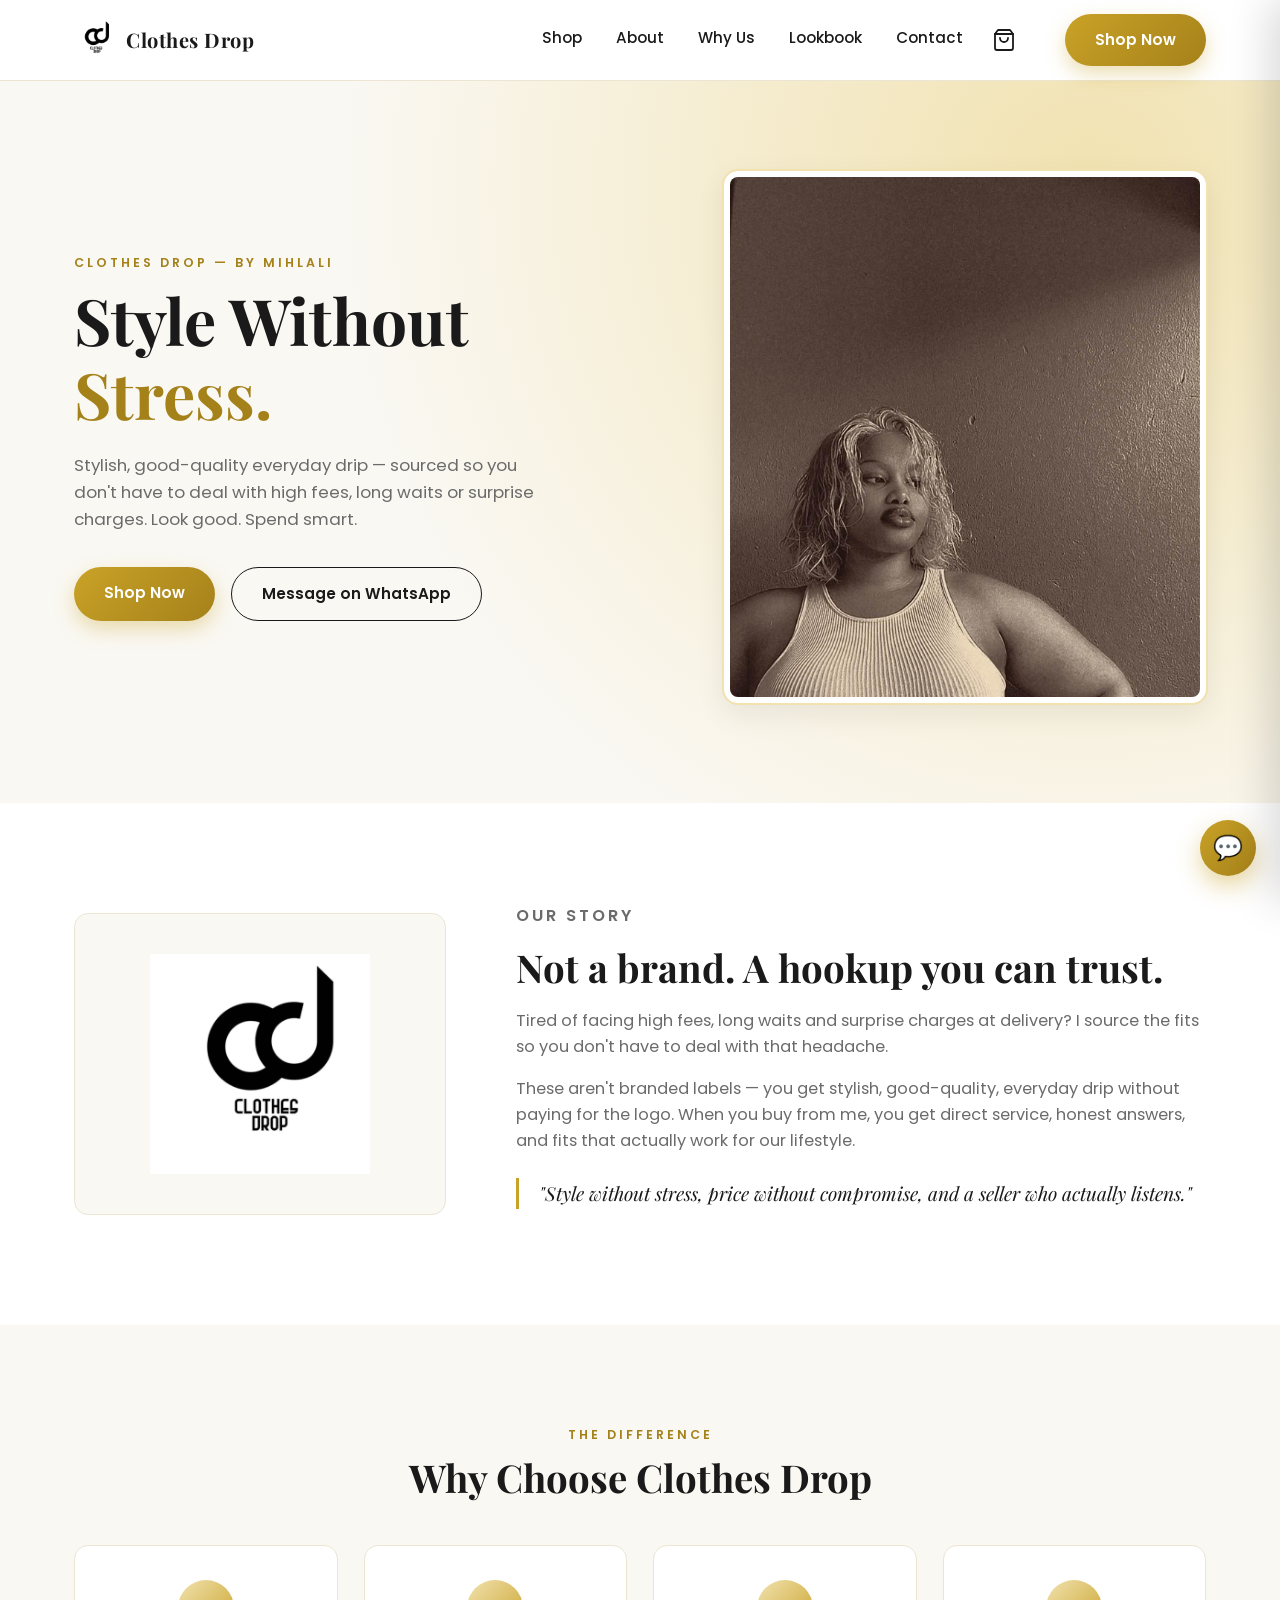
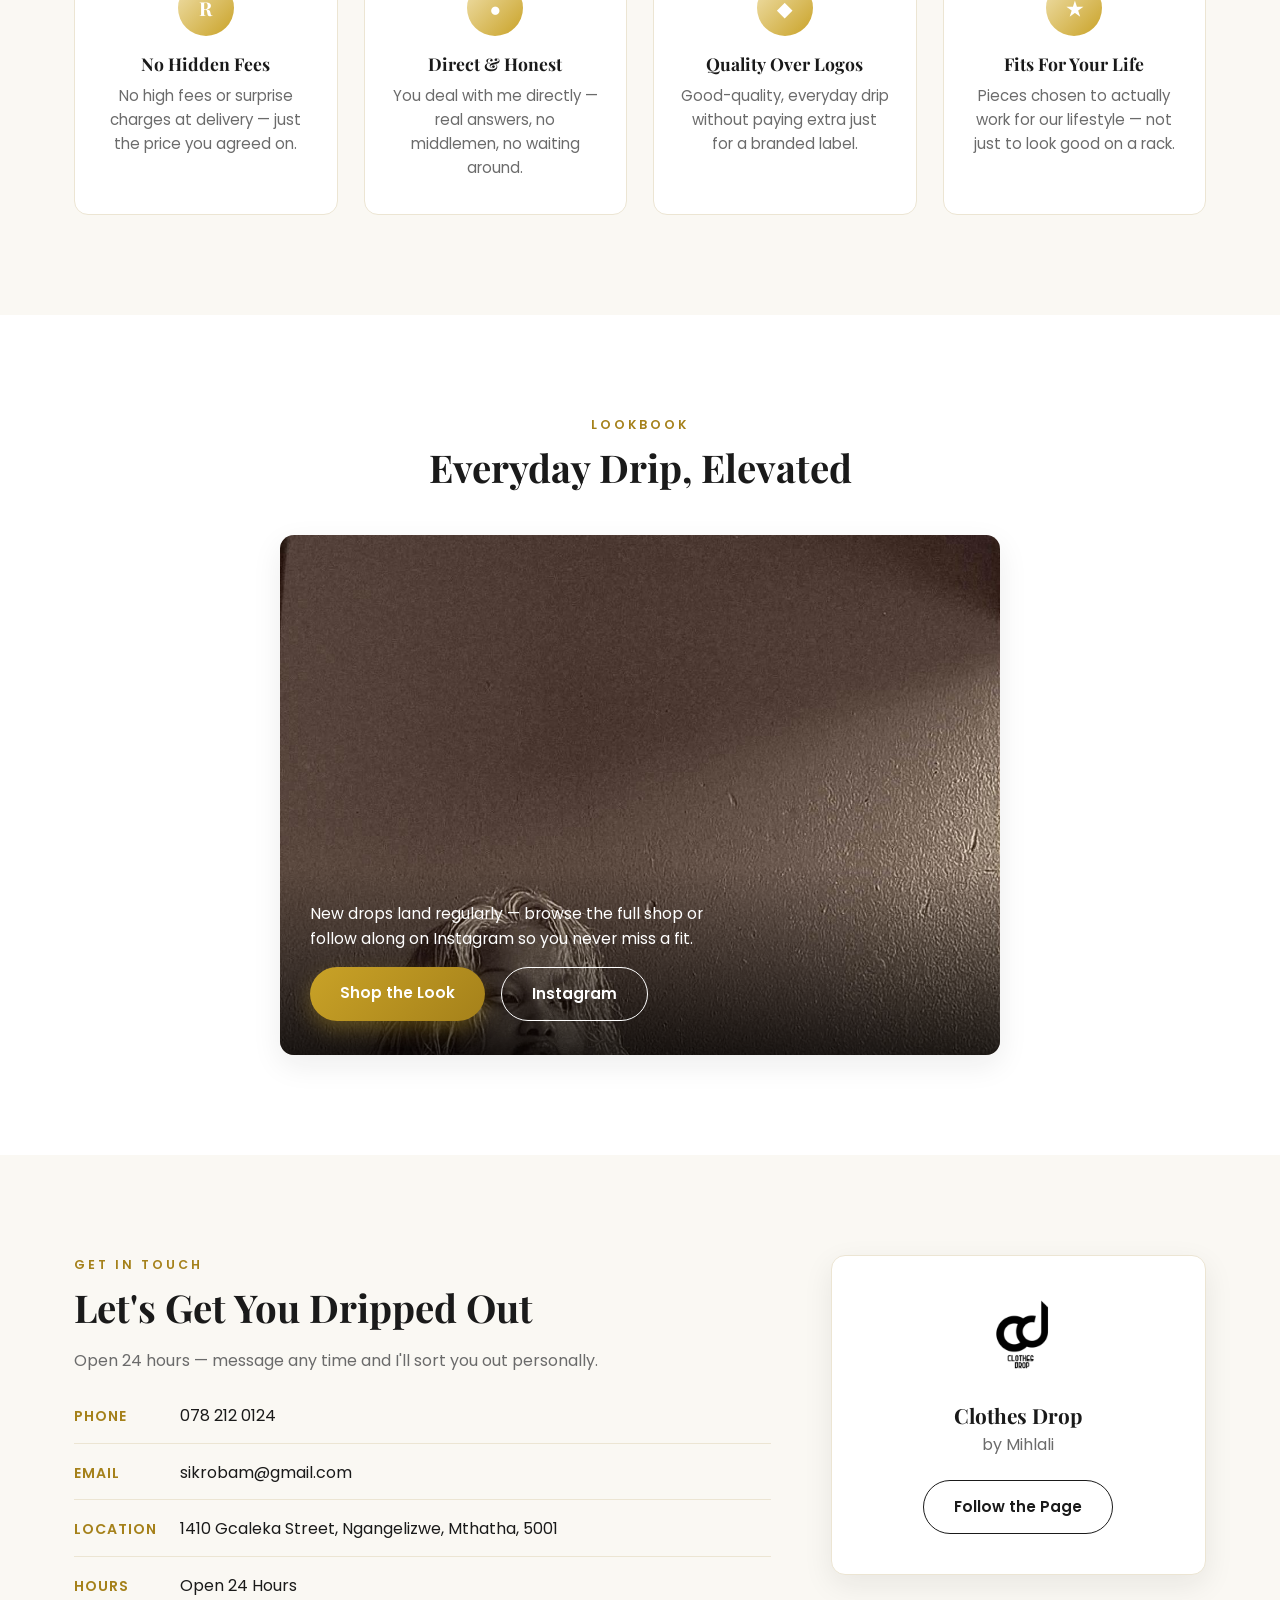
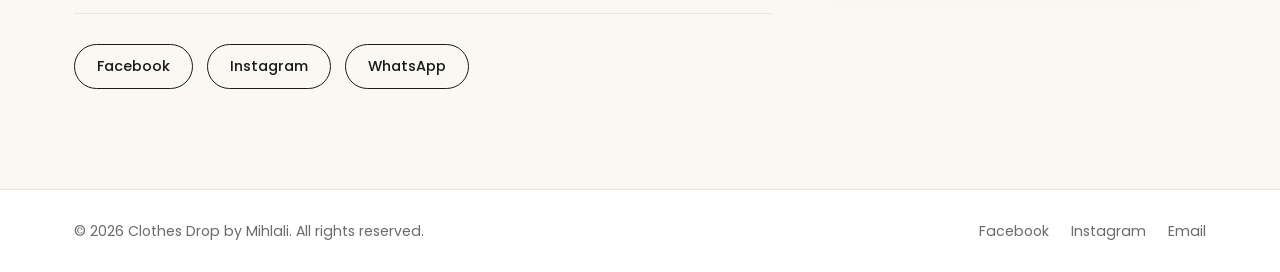
==== index.html @ 3ab72789 "Add Clothes Drop ecommerce site Gold/white themed storefront with a 32-item placeholder catalog, pro" ====
<!DOCTYPE html>
<html lang="en">
<head>
  <meta charset="UTF-8" />
  <meta name="viewport" content="width=device-width, initial-scale=1.0" />
  <title>Clothes Drop | Style Without Stress</title>
  <meta name="description" content="Clothes Drop by Mihlali — stylish, good-quality everyday drip sourced for you. No high fees, no long waits, just honest service in Mthatha." />
  <link rel="icon" href="images/logo.jpg" type="image/jpeg" />
  <link rel="preconnect" href="https://fonts.googleapis.com" />
  <link rel="preconnect" href="https://fonts.gstatic.com" crossorigin />
  <link href="https://fonts.googleapis.com/css2?family=Playfair+Display:wght@600;700;800&family=Poppins:wght@300;400;500;600&display=swap" rel="stylesheet" />
  <link rel="stylesheet" href="css/style.css" />
  <link rel="stylesheet" href="css/cart.css" />
</head>
<body>

  <!-- Header -->
  <header class="site-header" id="site-header">
    <div class="container header-inner">
      <a href="#home" class="brand">
        <img src="images/logo.jpg" alt="Clothes Drop logo" class="brand-logo" />
        <span class="brand-name">Clothes Drop</span>
      </a>

      <nav class="main-nav" id="main-nav">
        <a href="shop.html">Shop</a>
        <a href="#about">About</a>
        <a href="#why-us">Why Us</a>
        <a href="#lookbook">Lookbook</a>
        <a href="#contact">Contact</a>
      </nav>

      <button class="cart-icon-btn" id="cart-icon-btn" aria-label="Open cart">
        <svg viewBox="0 0 24 24" fill="none" stroke="currentColor" stroke-width="1.8" stroke-linecap="round" stroke-linejoin="round">
          <path d="M6 2 3 6v14a2 2 0 0 0 2 2h14a2 2 0 0 0 2-2V6l-3-4Z" />
          <path d="M3 6h18" />
          <path d="M16 10a4 4 0 0 1-8 0" />
        </svg>
        <span class="cart-badge" id="cart-count">0</span>
      </button>

      <a href="shop.html" class="btn btn-gold header-cta">Shop Now</a>

      <button class="nav-toggle" id="nav-toggle" aria-label="Toggle navigation" aria-expanded="false">
        <span></span><span></span><span></span>
      </button>
    </div>
  </header>

  <!-- Hero -->
  <section class="hero" id="home">
    <div class="container hero-inner">
      <div class="hero-text" data-reveal>
        <p class="eyebrow">Clothes Drop &mdash; by Mihlali</p>
        <h1>Style Without <span class="gold-text">Stress.</span></h1>
        <p class="hero-sub">
          Stylish, good-quality everyday drip &mdash; sourced so you don't have to deal
          with high fees, long waits or surprise charges. Look good. Spend smart.
        </p>
        <div class="hero-actions">
          <a href="shop.html" class="btn btn-gold">Shop Now</a>
          <a href="https://wa.me/27782120124" target="_blank" rel="noopener" class="btn btn-outline">Message on WhatsApp</a>
        </div>
      </div>
      <div class="hero-media" data-reveal>
        <div class="hero-frame">
          <img src="images/hero.jpg" alt="Clothes Drop style" />
        </div>
      </div>
    </div>
  </section>

  <!-- About -->
  <section class="about" id="about">
    <div class="container about-inner">
      <div class="about-media" data-reveal>
        <img src="images/logo.jpg" alt="Clothes Drop logo" class="about-logo" />
      </div>
      <div class="about-text" data-reveal>
        <p class="eyebrow">Our Story</p>
        <h2>Not a brand. A hookup you can trust.</h2>
        <p>
          Tired of facing high fees, long waits and surprise charges at delivery?
          I source the fits so you don't have to deal with that headache.
        </p>
        <p>
          These aren't branded labels &mdash; you get stylish, good-quality, everyday
          drip without paying for the logo. When you buy from me, you get direct
          service, honest answers, and fits that actually work for our lifestyle.
        </p>
        <p class="quote">
          "Style without stress, price without compromise, and a seller who actually listens."
        </p>
      </div>
    </div>
  </section>

  <!-- Why Us -->
  <section class="why-us" id="why-us">
    <div class="container">
      <p class="eyebrow center">The Difference</p>
      <h2 class="center">Why Choose Clothes Drop</h2>

      <div class="features">
        <div class="feature-card" data-reveal>
          <div class="feature-icon">R</div>
          <h3>No Hidden Fees</h3>
          <p>No high fees or surprise charges at delivery &mdash; just the price you agreed on.</p>
        </div>
        <div class="feature-card" data-reveal>
          <div class="feature-icon">&#9679;</div>
          <h3>Direct &amp; Honest</h3>
          <p>You deal with me directly &mdash; real answers, no middlemen, no waiting around.</p>
        </div>
        <div class="feature-card" data-reveal>
          <div class="feature-icon">&#9670;</div>
          <h3>Quality Over Logos</h3>
          <p>Good-quality, everyday drip without paying extra just for a branded label.</p>
        </div>
        <div class="feature-card" data-reveal>
          <div class="feature-icon">&#9733;</div>
          <h3>Fits For Your Life</h3>
          <p>Pieces chosen to actually work for our lifestyle &mdash; not just to look good on a rack.</p>
        </div>
      </div>
    </div>
  </section>

  <!-- Lookbook -->
  <section class="lookbook" id="lookbook">
    <div class="container">
      <p class="eyebrow center">Lookbook</p>
      <h2 class="center">Everyday Drip, Elevated</h2>
      <div class="lookbook-showcase" data-reveal>
        <img src="images/hero.jpg" alt="Clothes Drop lookbook feature" />
        <div class="lookbook-caption">
          <p>New drops land regularly &mdash; browse the full shop or follow along on Instagram so you never miss a fit.</p>
          <div class="hero-actions">
            <a href="shop.html" class="btn btn-gold">Shop the Look</a>
            <a href="https://www.instagram.com/mihlali.sikroba" target="_blank" rel="noopener" class="btn btn-outline-light">Instagram</a>
          </div>
        </div>
      </div>
    </div>
  </section>

  <!-- Contact -->
  <section class="contact" id="contact">
    <div class="container contact-inner">
      <div class="contact-info" data-reveal>
        <p class="eyebrow">Get In Touch</p>
        <h2>Let's Get You Dripped Out</h2>
        <p class="contact-lead">Open 24 hours &mdash; message any time and I'll sort you out personally.</p>

        <ul class="contact-list">
          <li>
            <span class="contact-label">Phone</span>
            <a href="tel:+27782120124">078 212 0124</a>
          </li>
          <li>
            <span class="contact-label">Email</span>
            <a href="mailto:sikrobam@gmail.com">sikrobam@gmail.com</a>
          </li>
          <li>
            <span class="contact-label">Location</span>
            <a href="https://www.google.com/maps/search/?api=1&query=1410+Gcaleka+Street+Ngangelizwe+Mthatha+South+Africa+5001" target="_blank" rel="noopener">
              1410 Gcaleka Street, Ngangelizwe, Mthatha, 5001
            </a>
          </li>
          <li>
            <span class="contact-label">Hours</span>
            <span>Open 24 Hours</span>
          </li>
        </ul>

        <div class="social-row">
          <a href="https://www.facebook.com/share/18o5NTKCzX" target="_blank" rel="noopener" class="social-btn">Facebook</a>
          <a href="https://www.instagram.com/mihlali.sikroba" target="_blank" rel="noopener" class="social-btn">Instagram</a>
          <a href="https://wa.me/27782120124" target="_blank" rel="noopener" class="social-btn">WhatsApp</a>
        </div>
      </div>

      <div class="contact-card" data-reveal>
        <img src="images/logo.jpg" alt="Clothes Drop logo" />
        <h3>Clothes Drop</h3>
        <p>by Mihlali</p>
        <a href="https://www.facebook.com/share/18o5NTKCzX" target="_blank" rel="noopener" class="btn btn-outline">Follow the Page</a>
      </div>
    </div>
  </section>

  <!-- Footer -->
  <footer class="site-footer">
    <div class="container footer-inner">
      <p>&copy; <span id="year"></span> Clothes Drop by Mihlali. All rights reserved.</p>
      <div class="footer-links">
        <a href="https://www.facebook.com/share/18o5NTKCzX" target="_blank" rel="noopener">Facebook</a>
        <a href="https://www.instagram.com/mihlali.sikroba" target="_blank" rel="noopener">Instagram</a>
        <a href="mailto:sikrobam@gmail.com">Email</a>
      </div>
    </div>
  </footer>

  <a href="https://wa.me/27782120124" target="_blank" rel="noopener" class="whatsapp-fab" aria-label="Chat on WhatsApp">&#128172;</a>

  <!-- Cart drawer -->
  <div class="cart-overlay" id="cart-overlay"></div>
  <aside class="cart-drawer" id="cart-drawer">
    <div class="cart-drawer-header">
      <h3>Your Cart</h3>
      <button id="cart-drawer-close" aria-label="Close cart">&times;</button>
    </div>
    <div class="cart-drawer-items" id="cart-drawer-items"></div>
    <div class="cart-drawer-footer">
      <div class="cart-drawer-subtotal">
        <span>Subtotal</span>
        <span id="cart-drawer-subtotal">R0</span>
      </div>
      <a href="cart.html" class="btn btn-gold cart-drawer-checkout">View Cart &amp; Checkout</a>
    </div>
  </aside>

  <div class="toast" id="toast"></div>

  <script src="js/products.js"></script>
  <script src="js/cart.js"></script>
  <script src="js/script.js"></script>
</body>
</html>
---- css/style.css ----
/* ===== Variables ===== */
:root {
  --gold: #c9a227;
  --gold-dark: #a5811a;
  --gold-light: #f1e2b0;
  --white: #ffffff;
  --off-white: #faf8f3;
  --black: #1a1a1a;
  --gray: #6b6b6b;
  --border: #ece5d3;

  --font-heading: 'Playfair Display', serif;
  --font-body: 'Poppins', sans-serif;

  --max-width: 1180px;
  --radius: 14px;
  --shadow: 0 10px 30px rgba(26, 26, 26, 0.08);
}

/* ===== Reset ===== */
* { box-sizing: border-box; margin: 0; padding: 0; }

html { scroll-behavior: smooth; }

body {
  font-family: var(--font-body);
  color: var(--black);
  background: var(--white);
  line-height: 1.6;
  -webkit-font-smoothing: antialiased;
}

img { max-width: 100%; display: block; }

a { text-decoration: none; color: inherit; }

ul { list-style: none; }

.container {
  max-width: var(--max-width);
  margin: 0 auto;
  padding: 0 24px;
}

h1, h2, h3 {
  font-family: var(--font-heading);
  font-weight: 700;
  line-height: 1.15;
}

.eyebrow {
  text-transform: uppercase;
  letter-spacing: 3px;
  font-size: 0.78rem;
  font-weight: 600;
  color: var(--gold-dark);
  margin-bottom: 10px;
}

.eyebrow.center { text-align: center; }

.center { text-align: center; }

section h2 {
  font-size: clamp(1.8rem, 3vw, 2.6rem);
  margin-bottom: 18px;
}

section > .container > h2.center {
  margin-bottom: 46px;
}

/* ===== Buttons ===== */
.btn {
  display: inline-block;
  padding: 14px 30px;
  border-radius: 999px;
  font-weight: 600;
  font-size: 0.95rem;
  transition: transform 0.25s ease, box-shadow 0.25s ease, background 0.25s ease;
  white-space: nowrap;
}

.btn-gold {
  background: linear-gradient(135deg, var(--gold), var(--gold-dark));
  color: var(--white);
  box-shadow: 0 8px 20px rgba(201, 162, 39, 0.35);
}

.btn-gold:hover { transform: translateY(-3px); box-shadow: 0 12px 26px rgba(201, 162, 39, 0.45); }

.btn-outline {
  background: transparent;
  color: var(--black);
  border: 1.5px solid var(--black);
}

.btn-outline:hover { background: var(--black); color: var(--white); transform: translateY(-3px); }

.btn-outline-light {
  background: transparent;
  color: var(--white);
  border: 1.5px solid var(--white);
}

.btn-outline-light:hover { background: var(--white); color: var(--black); transform: translateY(-3px); }

/* ===== Header ===== */
.site-header {
  position: sticky;
  top: 0;
  z-index: 100;
  background: rgba(255, 255, 255, 0.9);
  backdrop-filter: blur(10px);
  border-bottom: 1px solid var(--border);
  transition: box-shadow 0.3s ease;
}

.site-header.scrolled { box-shadow: 0 6px 20px rgba(0,0,0,0.06); }

.header-inner {
  display: flex;
  align-items: center;
  justify-content: space-between;
  padding-top: 14px;
  padding-bottom: 14px;
  gap: 20px;
}

.brand {
  display: flex;
  align-items: center;
  gap: 10px;
  flex-shrink: 0;
}

.brand-logo {
  width: 42px;
  height: 42px;
  object-fit: contain;
}

.brand-name {
  font-family: var(--font-heading);
  font-weight: 700;
  font-size: 1.25rem;
  letter-spacing: 0.5px;
}

.main-nav {
  display: flex;
  gap: 34px;
  margin-left: auto;
}

.main-nav a {
  font-size: 0.95rem;
  font-weight: 500;
  position: relative;
  padding-bottom: 4px;
}

.main-nav a::after {
  content: "";
  position: absolute;
  left: 0;
  bottom: 0;
  height: 2px;
  width: 0;
  background: var(--gold);
  transition: width 0.25s ease;
}

.main-nav a:hover::after { width: 100%; }

.header-cta { margin-left: 20px; }

.nav-toggle {
  display: none;
  flex-direction: column;
  justify-content: center;
  gap: 5px;
  width: 34px;
  height: 34px;
  background: none;
  border: none;
  cursor: pointer;
}

.nav-toggle span {
  display: block;
  height: 2px;
  background: var(--black);
  border-radius: 2px;
  transition: transform 0.3s ease, opacity 0.3s ease;
}

/* ===== Hero ===== */
.hero {
  padding: 90px 0 100px;
  background:
    radial-gradient(circle at 85% 15%, var(--gold-light) 0%, rgba(241,226,176,0) 60%),
    var(--off-white);
  overflow: hidden;
}

.hero-inner {
  display: grid;
  grid-template-columns: 1.1fr 0.9fr;
  gap: 60px;
  align-items: center;
}

.hero h1 {
  font-size: clamp(2.6rem, 5vw, 4rem);
  margin-bottom: 22px;
}

.gold-text { color: var(--gold-dark); }

.hero-sub {
  font-size: 1.05rem;
  color: var(--gray);
  max-width: 480px;
  margin-bottom: 34px;
}

.hero-actions {
  display: flex;
  flex-wrap: wrap;
  gap: 16px;
}

.hero-frame {
  position: relative;
  border-radius: var(--radius);
  overflow: hidden;
  box-shadow: var(--shadow);
  border: 6px solid var(--white);
  outline: 2px solid var(--gold-light);
}

.hero-frame img {
  width: 100%;
  height: 520px;
  object-fit: cover;
  object-position: top center;
}

/* ===== About ===== */
.about { padding: 100px 0; }

.about-inner {
  display: grid;
  grid-template-columns: 0.7fr 1.3fr;
  gap: 70px;
  align-items: center;
}

.about-media {
  background: var(--off-white);
  border: 1px solid var(--border);
  border-radius: var(--radius);
  padding: 40px;
  display: flex;
  align-items: center;
  justify-content: center;
}

.about-logo { max-width: 220px; }

.about-text p { color: var(--gray); margin-bottom: 16px; font-size: 1.02rem; }

.about-text .quote {
  color: var(--black);
  font-family: var(--font-heading);
  font-style: italic;
  font-size: 1.2rem;
  border-left: 3px solid var(--gold);
  padding-left: 20px;
  margin-top: 24px;
}

/* ===== Why Us ===== */
.why-us {
  padding: 100px 0;
  background: var(--off-white);
}

.features {
  display: grid;
  grid-template-columns: repeat(4, 1fr);
  gap: 26px;
}

.feature-card {
  background: var(--white);
  border: 1px solid var(--border);
  border-radius: var(--radius);
  padding: 34px 26px;
  text-align: center;
  transition: transform 0.3s ease, box-shadow 0.3s ease;
}

.feature-card:hover {
  transform: translateY(-6px);
  box-shadow: var(--shadow);
  border-color: var(--gold-light);
}

.feature-icon {
  width: 56px;
  height: 56px;
  margin: 0 auto 18px;
  border-radius: 50%;
  background: linear-gradient(135deg, var(--gold-light), var(--gold));
  color: var(--white);
  display: flex;
  align-items: center;
  justify-content: center;
  font-family: var(--font-heading);
  font-weight: 700;
  font-size: 1.2rem;
}

.feature-card h3 { font-size: 1.1rem; margin-bottom: 10px; }

.feature-card p { color: var(--gray); font-size: 0.94rem; }

/* ===== Lookbook ===== */
.lookbook { padding: 100px 0; }

.lookbook-showcase {
  position: relative;
  border-radius: var(--radius);
  overflow: hidden;
  box-shadow: var(--shadow);
  max-width: 720px;
  margin: 0 auto;
}

.lookbook-showcase img {
  width: 100%;
  height: 520px;
  object-fit: cover;
  object-position: top center;
}

.lookbook-caption {
  position: absolute;
  left: 0;
  right: 0;
  bottom: 0;
  padding: 34px 30px;
  background: linear-gradient(to top, rgba(0,0,0,0.75), rgba(0,0,0,0));
  color: var(--white);
  display: flex;
  flex-direction: column;
  align-items: flex-start;
  gap: 16px;
}

.lookbook-caption p { max-width: 420px; font-size: 0.98rem; }

/* ===== Contact ===== */
.contact {
  padding: 100px 0;
  background: var(--off-white);
}

.contact-inner {
  display: grid;
  grid-template-columns: 1.3fr 0.7fr;
  gap: 60px;
  align-items: start;
}

.contact-lead { color: var(--gray); margin-bottom: 30px; }

.contact-list {
  display: flex;
  flex-direction: column;
  gap: 16px;
  margin-bottom: 30px;
}

.contact-list li {
  display: flex;
  gap: 16px;
  align-items: baseline;
  padding-bottom: 14px;
  border-bottom: 1px solid var(--border);
}

.contact-label {
  font-weight: 600;
  min-width: 90px;
  color: var(--gold-dark);
  font-size: 0.88rem;
  text-transform: uppercase;
  letter-spacing: 1px;
}

.contact-list a:hover { color: var(--gold-dark); }

.social-row { display: flex; flex-wrap: wrap; gap: 14px; }

.social-btn {
  border: 1.5px solid var(--black);
  padding: 10px 22px;
  border-radius: 999px;
  font-size: 0.9rem;
  font-weight: 500;
  transition: all 0.25s ease;
}

.social-btn:hover {
  background: var(--gold);
  border-color: var(--gold);
  color: var(--white);
}

.contact-card {
  background: var(--white);
  border: 1px solid var(--border);
  border-radius: var(--radius);
  padding: 40px 30px;
  text-align: center;
  box-shadow: var(--shadow);
}

.contact-card img { width: 90px; margin: 0 auto 18px; }

.contact-card h3 { font-size: 1.3rem; margin-bottom: 4px; }

.contact-card p { color: var(--gray); margin-bottom: 22px; }

/* ===== Footer ===== */
.site-footer {
  padding: 30px 0;
  border-top: 1px solid var(--border);
}

.footer-inner {
  display: flex;
  flex-wrap: wrap;
  justify-content: space-between;
  gap: 14px;
  font-size: 0.88rem;
  color: var(--gray);
}

.footer-links { display: flex; gap: 22px; }

.footer-links a:hover { color: var(--gold-dark); }

/* ===== WhatsApp FAB ===== */
.whatsapp-fab {
  position: fixed;
  right: 24px;
  bottom: 24px;
  width: 56px;
  height: 56px;
  border-radius: 50%;
  background: linear-gradient(135deg, var(--gold), var(--gold-dark));
  color: var(--white);
  display: flex;
  align-items: center;
  justify-content: center;
  font-size: 1.5rem;
  box-shadow: 0 10px 24px rgba(201, 162, 39, 0.45);
  z-index: 90;
  transition: transform 0.25s ease;
}

.whatsapp-fab:hover { transform: scale(1.08); }

/* ===== Reveal animation ===== */
[data-reveal] {
  opacity: 0;
  transform: translateY(24px);
  transition: opacity 0.7s ease, transform 0.7s ease;
}

[data-reveal].is-visible {
  opacity: 1;
  transform: translateY(0);
}

/* ===== Responsive ===== */
@media (max-width: 900px) {
  .hero-inner, .about-inner, .contact-inner { grid-template-columns: 1fr; }
  .about-media { order: -1; padding: 26px; }
  .features { grid-template-columns: repeat(2, 1fr); }
  .hero-frame img { height: 380px; }
}

@media (max-width: 760px) {
  .main-nav {
    position: absolute;
    top: 100%;
    left: 0;
    right: 0;
    background: var(--white);
    border-bottom: 1px solid var(--border);
    flex-direction: column;
    gap: 0;
    max-height: 0;
    overflow: hidden;
    transition: max-height 0.35s ease;
  }

  .main-nav.open { max-height: 320px; }

  .main-nav a {
    padding: 16px 24px;
    border-bottom: 1px solid var(--border);
  }

  .header-cta { display: none; }

  .nav-toggle { display: flex; }

  .nav-toggle.open span:nth-child(1) { transform: translateY(7px) rotate(45deg); }
  .nav-toggle.open span:nth-child(2) { opacity: 0; }
  .nav-toggle.open span:nth-child(3) { transform: translateY(-7px) rotate(-45deg); }
}

@media (max-width: 560px) {
  .features { grid-template-columns: 1fr; }
  .lookbook-showcase img { height: 380px; }
  .contact-list li { flex-direction: column; gap: 4px; }
}
---- css/cart.css ----
/* ===== Cart icon, drawer, toast — shared across every page ===== */

.cart-icon-btn {
  position: relative;
  display: flex;
  align-items: center;
  justify-content: center;
  width: 42px;
  height: 42px;
  border: none;
  background: transparent;
  cursor: pointer;
  color: var(--black);
  flex-shrink: 0;
}

.cart-icon-btn svg { width: 24px; height: 24px; }

.cart-badge {
  position: absolute;
  top: 0;
  right: 0;
  min-width: 18px;
  height: 18px;
  padding: 0 4px;
  border-radius: 999px;
  background: var(--gold);
  color: var(--white);
  font-size: 0.68rem;
  font-weight: 700;
  display: none;
  align-items: center;
  justify-content: center;
  line-height: 1;
}

.cart-badge-visible { display: flex; }

body.no-scroll { overflow: hidden; }

.cart-overlay {
  position: fixed;
  inset: 0;
  background: rgba(26, 26, 26, 0.45);
  opacity: 0;
  pointer-events: none;
  transition: opacity 0.3s ease;
  z-index: 150;
}

.cart-overlay.open { opacity: 1; pointer-events: auto; }

.cart-drawer {
  position: fixed;
  top: 0;
  right: 0;
  bottom: 0;
  width: min(400px, 100%);
  background: var(--white);
  box-shadow: -10px 0 40px rgba(0,0,0,0.15);
  z-index: 160;
  transform: translateX(100%);
  transition: transform 0.35s ease;
  display: flex;
  flex-direction: column;
}

.cart-drawer.open { transform: translateX(0); }

.cart-drawer-header {
  display: flex;
  align-items: center;
  justify-content: space-between;
  padding: 22px 24px;
  border-bottom: 1px solid var(--border);
}

.cart-drawer-header h3 { font-size: 1.2rem; }

#cart-drawer-close {
  background: none;
  border: none;
  font-size: 1.6rem;
  line-height: 1;
  cursor: pointer;
  color: var(--gray);
}

.cart-drawer-items {
  flex: 1;
  overflow-y: auto;
  padding: 10px 24px;
}

.cart-empty-msg {
  color: var(--gray);
  text-align: center;
  padding: 60px 0;
}

.cart-drawer-row {
  display: grid;
  grid-template-columns: 56px 1fr 24px;
  gap: 14px;
  align-items: center;
  padding: 16px 0;
  border-bottom: 1px solid var(--border);
}

.cart-drawer-row-media {
  width: 56px;
  height: 56px;
  border-radius: 10px;
  display: flex;
  align-items: center;
  justify-content: center;
  font-size: 1.4rem;
}

.cart-drawer-row-info { display: flex; flex-direction: column; gap: 2px; min-width: 0; }

.cart-drawer-row-name {
  font-weight: 600;
  font-size: 0.92rem;
  white-space: nowrap;
  overflow: hidden;
  text-overflow: ellipsis;
}

.cart-drawer-row-meta { font-size: 0.8rem; color: var(--gray); }

.cart-drawer-row-price { font-size: 0.85rem; color: var(--gold-dark); font-weight: 600; }

.cart-drawer-row-remove {
  background: none;
  border: none;
  font-size: 1.3rem;
  color: var(--gray);
  cursor: pointer;
}

.cart-drawer-row-remove:hover { color: #c0392b; }

.cart-drawer-footer {
  padding: 20px 24px 26px;
  border-top: 1px solid var(--border);
}

.cart-drawer-subtotal {
  display: flex;
  justify-content: space-between;
  font-weight: 600;
  margin-bottom: 16px;
  font-size: 1.05rem;
}

.cart-drawer-checkout { display: block; text-align: center; width: 100%; }

/* Toast */
.toast {
  position: fixed;
  left: 50%;
  bottom: 30px;
  transform: translate(-50%, 20px);
  background: var(--black);
  color: var(--white);
  padding: 14px 26px;
  border-radius: 999px;
  font-size: 0.9rem;
  font-weight: 500;
  opacity: 0;
  pointer-events: none;
  transition: opacity 0.3s ease, transform 0.3s ease;
  z-index: 200;
  box-shadow: 0 10px 30px rgba(0,0,0,0.25);
}

.toast.show {
  opacity: 1;
  transform: translate(-50%, 0);
}
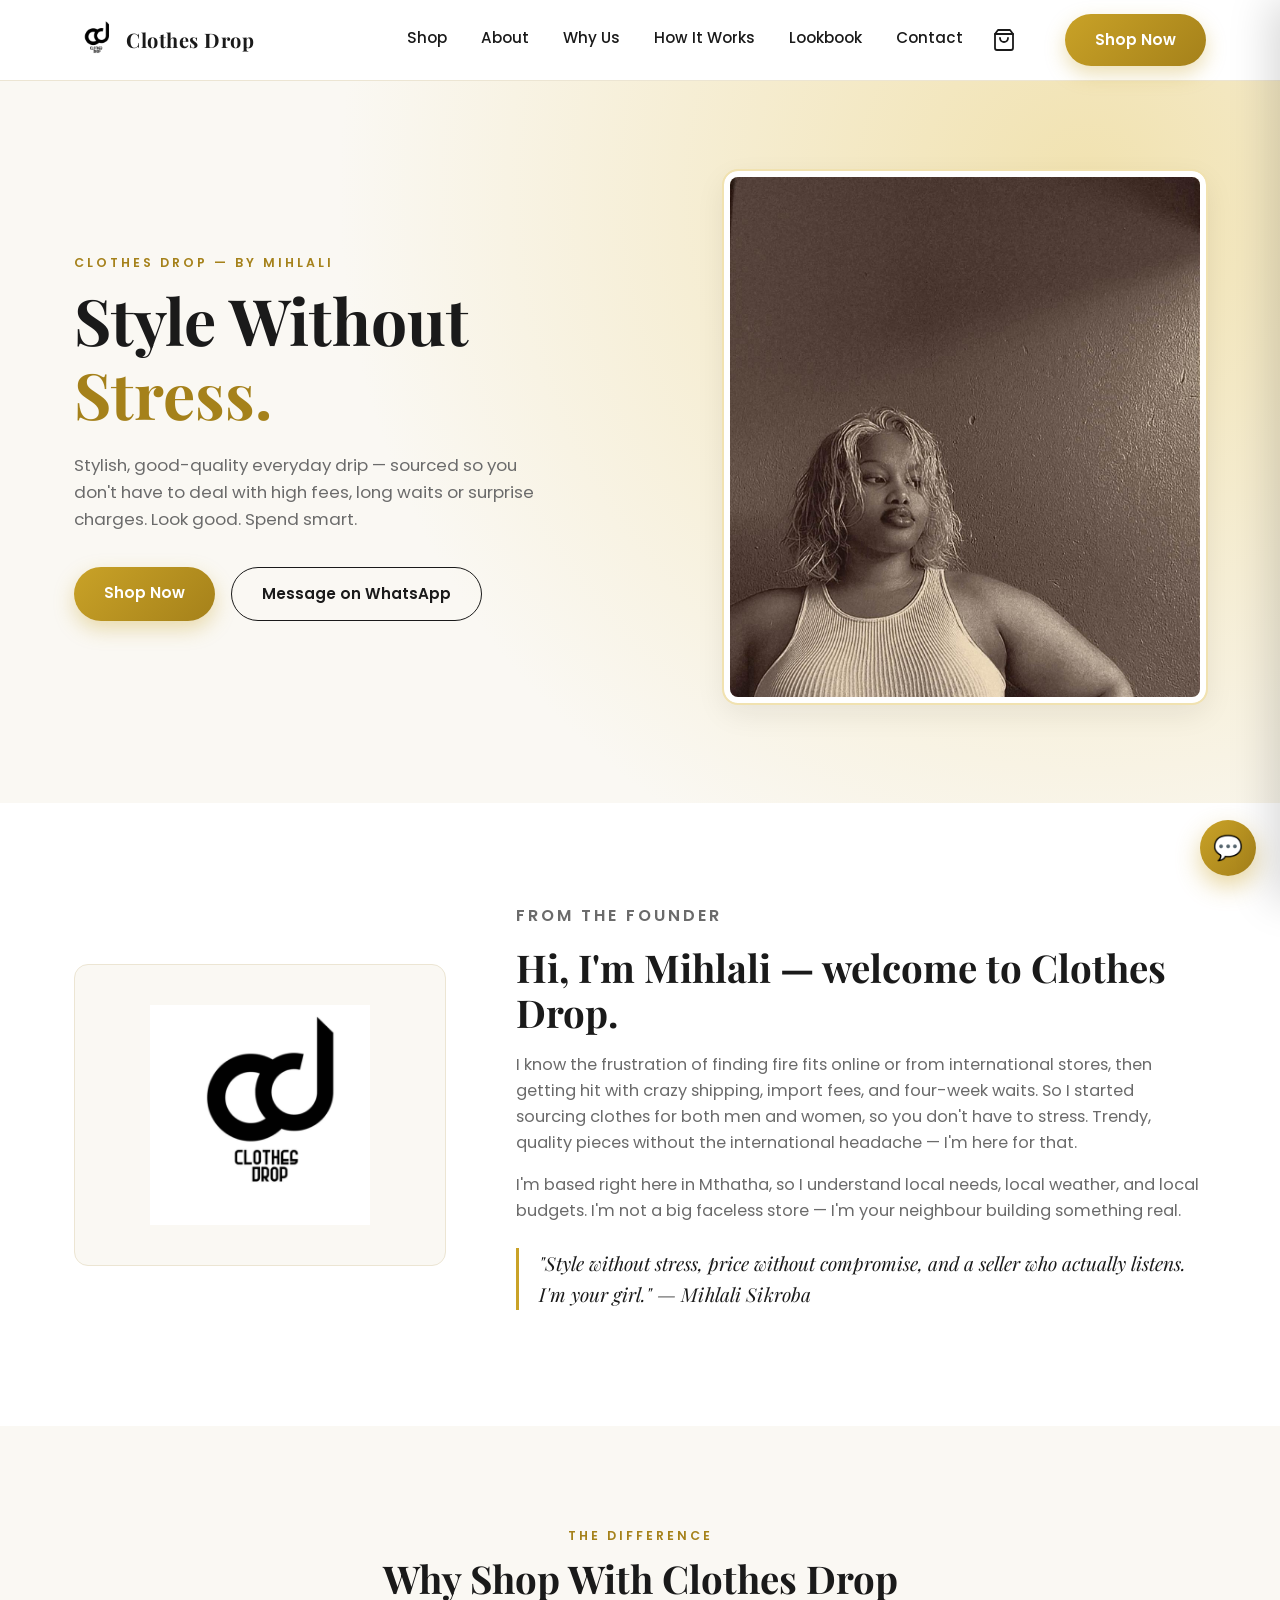
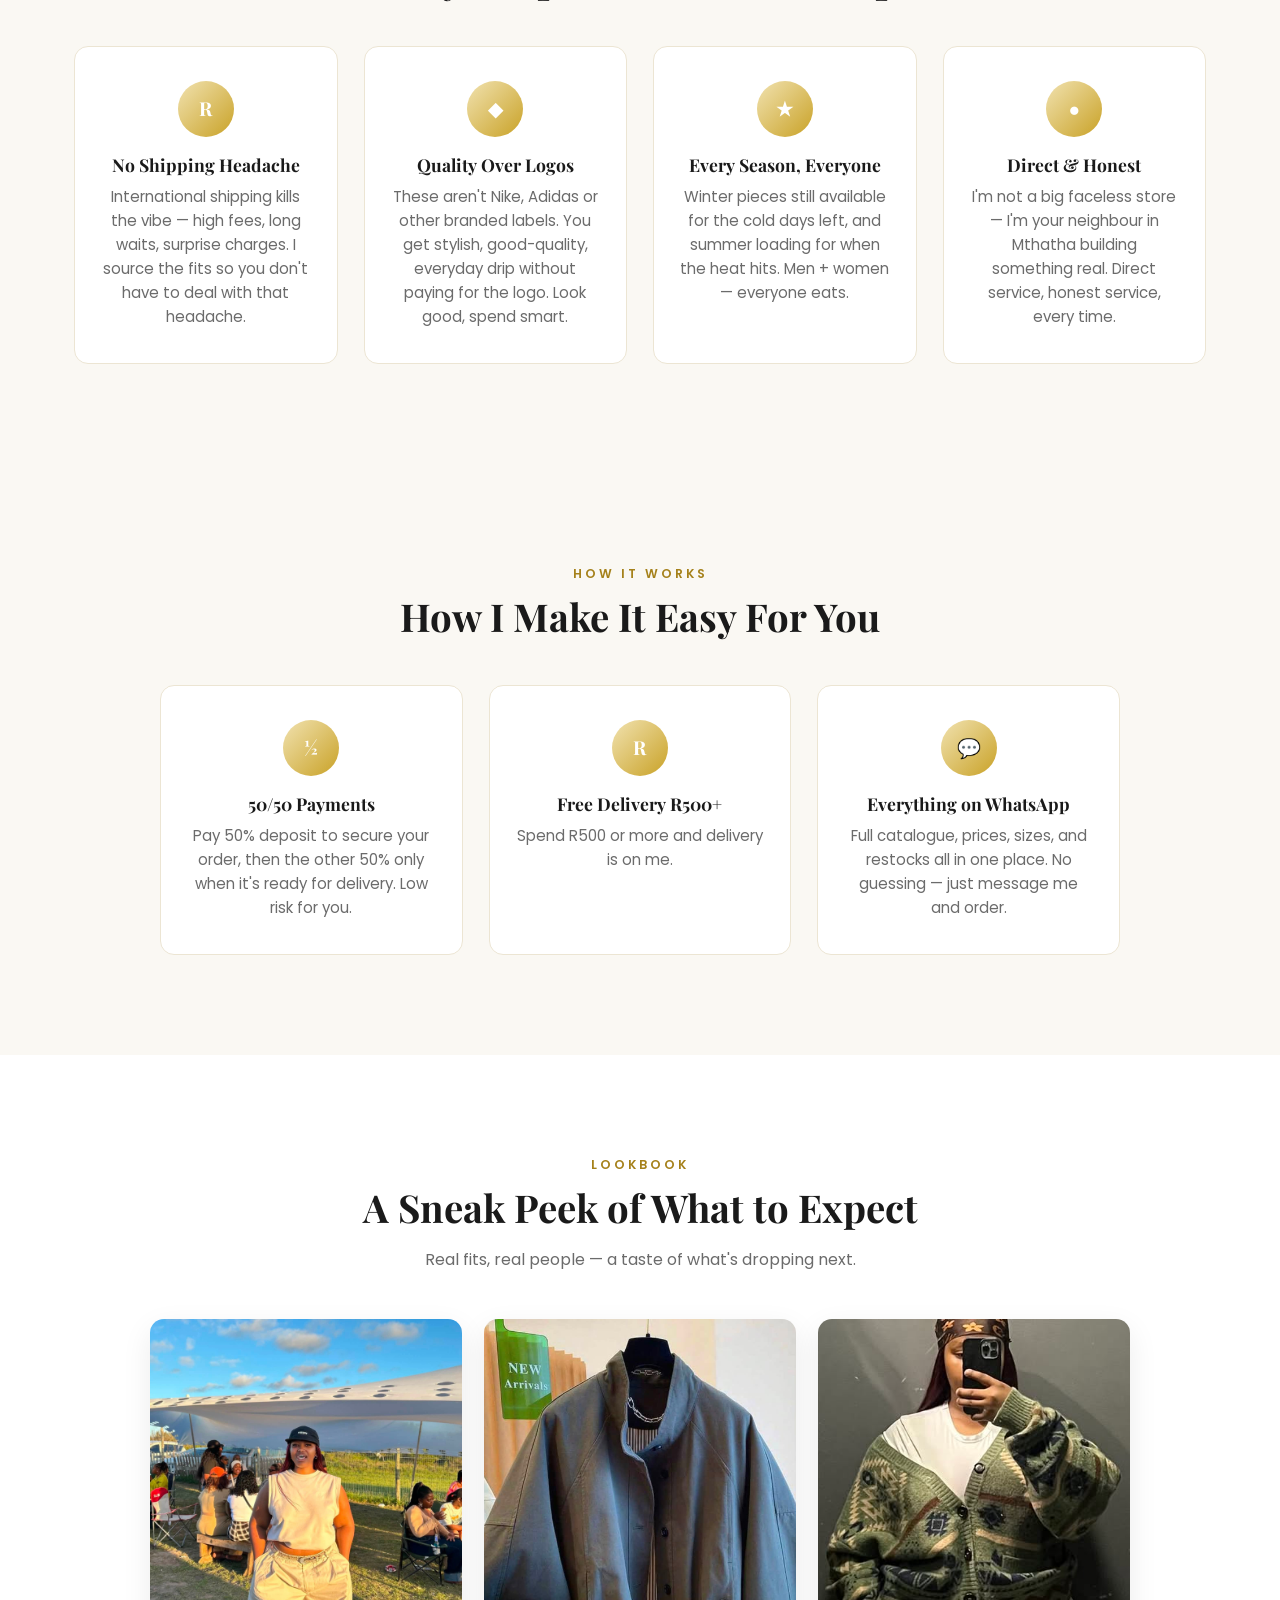
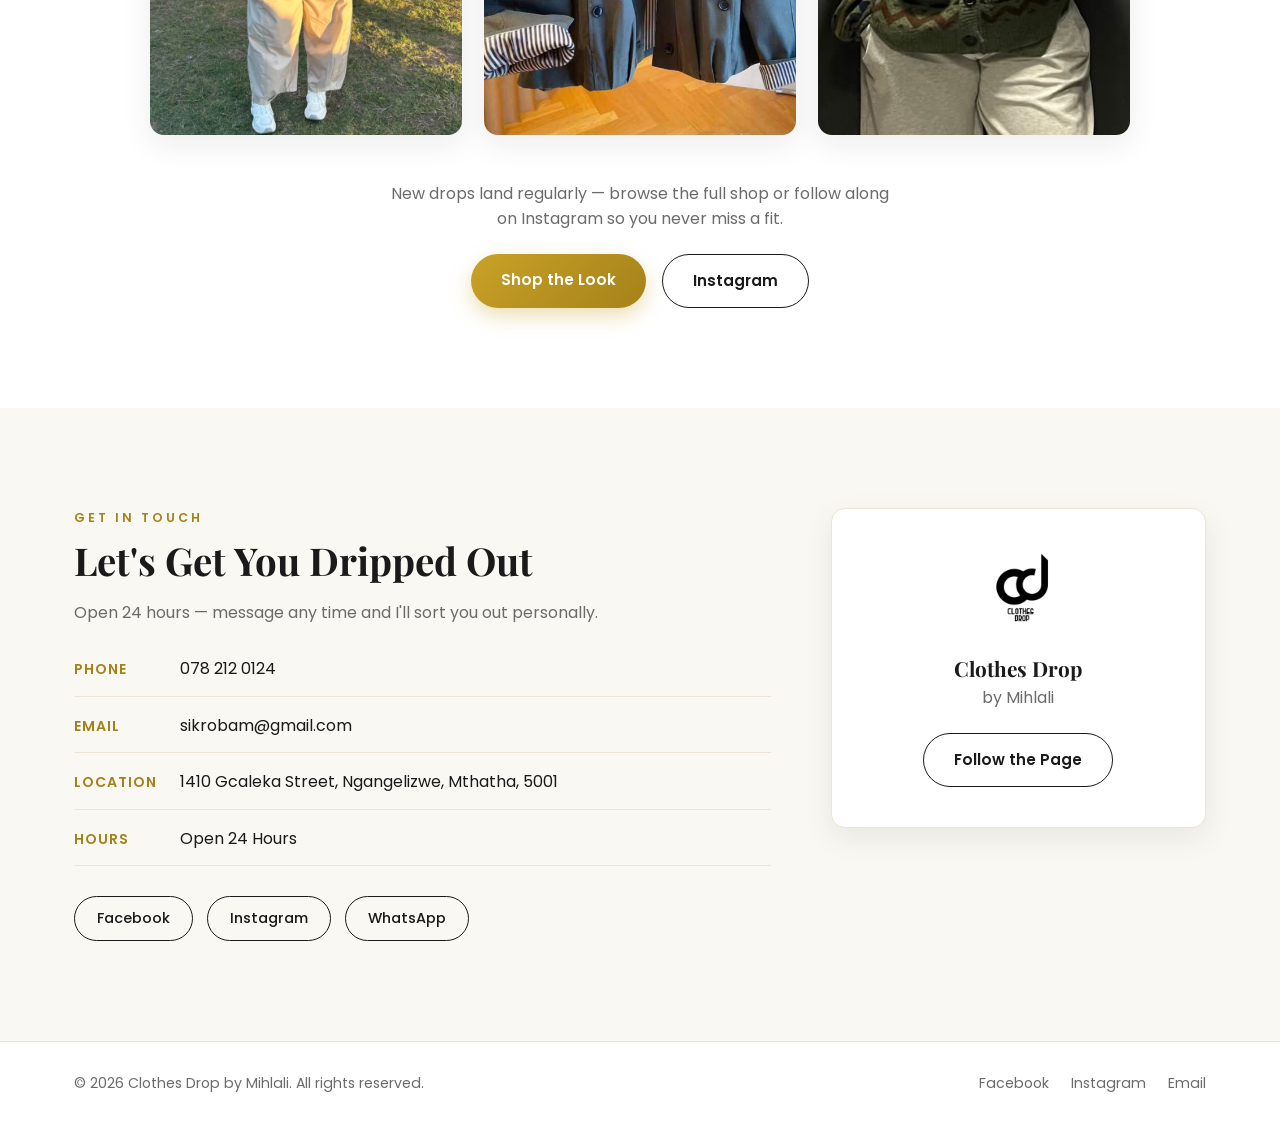
==== commit fa961a34: "Replace placeholder content with real catalogue and founder's voice Swap the 32 fictitious products " ====
--- a/index.html
+++ b/index.html
@@ -26,6 +26,7 @@
         <a href="shop.html">Shop</a>
         <a href="#about">About</a>
         <a href="#why-us">Why Us</a>
+        <a href="#how-it-works">How It Works</a>
         <a href="#lookbook">Lookbook</a>
         <a href="#contact">Contact</a>
       </nav>
@@ -77,19 +78,22 @@
         <img src="images/logo.jpg" alt="Clothes Drop logo" class="about-logo" />
       </div>
       <div class="about-text" data-reveal>
-        <p class="eyebrow">Our Story</p>
-        <h2>Not a brand. A hookup you can trust.</h2>
+        <p class="eyebrow">From the Founder</p>
+        <h2>Hi, I'm Mihlali &mdash; welcome to Clothes Drop.</h2>
         <p>
-          Tired of facing high fees, long waits and surprise charges at delivery?
-          I source the fits so you don't have to deal with that headache.
+          I know the frustration of finding fire fits online or from international stores,
+          then getting hit with crazy shipping, import fees, and four-week waits. So I started
+          sourcing clothes for both men and women, so you don't have to stress. Trendy, quality
+          pieces without the international headache &mdash; I'm here for that.
         </p>
         <p>
-          These aren't branded labels &mdash; you get stylish, good-quality, everyday
-          drip without paying for the logo. When you buy from me, you get direct
-          service, honest answers, and fits that actually work for our lifestyle.
+          I'm based right here in Mthatha, so I understand local needs, local weather, and
+          local budgets. I'm not a big faceless store &mdash; I'm your neighbour building
+          something real.
         </p>
         <p class="quote">
-          "Style without stress, price without compromise, and a seller who actually listens."
+          "Style without stress, price without compromise, and a seller who actually listens.
+          I'm your girl." &mdash; Mihlali Sikroba
         </p>
       </div>
     </div>
@@ -99,28 +103,54 @@
   <section class="why-us" id="why-us">
     <div class="container">
       <p class="eyebrow center">The Difference</p>
-      <h2 class="center">Why Choose Clothes Drop</h2>
+      <h2 class="center">Why Shop With Clothes Drop</h2>
 
       <div class="features">
         <div class="feature-card" data-reveal>
           <div class="feature-icon">R</div>
-          <h3>No Hidden Fees</h3>
-          <p>No high fees or surprise charges at delivery &mdash; just the price you agreed on.</p>
+          <h3>No Shipping Headache</h3>
+          <p>International shipping kills the vibe &mdash; high fees, long waits, surprise charges. I source the fits so you don't have to deal with that headache.</p>
+        </div>
+        <div class="feature-card" data-reveal>
+          <div class="feature-icon">&#9670;</div>
+          <h3>Quality Over Logos</h3>
+          <p>These aren't Nike, Adidas or other branded labels. You get stylish, good-quality, everyday drip without paying for the logo. Look good, spend smart.</p>
+        </div>
+        <div class="feature-card" data-reveal>
+          <div class="feature-icon">&#9733;</div>
+          <h3>Every Season, Everyone</h3>
+          <p>Winter pieces still available for the cold days left, and summer loading for when the heat hits. Men + women &mdash; everyone eats.</p>
         </div>
         <div class="feature-card" data-reveal>
           <div class="feature-icon">&#9679;</div>
           <h3>Direct &amp; Honest</h3>
-          <p>You deal with me directly &mdash; real answers, no middlemen, no waiting around.</p>
-        </div>
-        <div class="feature-card" data-reveal>
-          <div class="feature-icon">&#9670;</div>
-          <h3>Quality Over Logos</h3>
-          <p>Good-quality, everyday drip without paying extra just for a branded label.</p>
-        </div>
-        <div class="feature-card" data-reveal>
-          <div class="feature-icon">&#9733;</div>
-          <h3>Fits For Your Life</h3>
-          <p>Pieces chosen to actually work for our lifestyle &mdash; not just to look good on a rack.</p>
+          <p>I'm not a big faceless store &mdash; I'm your neighbour in Mthatha building something real. Direct service, honest service, every time.</p>
+        </div>
+      </div>
+    </div>
+  </section>
+
+  <!-- How It Works -->
+  <section class="how-it-works" id="how-it-works">
+    <div class="container">
+      <p class="eyebrow center">How It Works</p>
+      <h2 class="center">How I Make It Easy For You</h2>
+
+      <div class="features features-3">
+        <div class="feature-card" data-reveal>
+          <div class="feature-icon">&#189;</div>
+          <h3>50/50 Payments</h3>
+          <p>Pay 50% deposit to secure your order, then the other 50% only when it's ready for delivery. Low risk for you.</p>
+        </div>
+        <div class="feature-card" data-reveal>
+          <div class="feature-icon">R</div>
+          <h3>Free Delivery R500+</h3>
+          <p>Spend R500 or more and delivery is on me.</p>
+        </div>
+        <div class="feature-card" data-reveal>
+          <div class="feature-icon">&#128172;</div>
+          <h3>Everything on WhatsApp</h3>
+          <p>Full catalogue, prices, sizes, and restocks all in one place. No guessing &mdash; just message me and order.</p>
         </div>
       </div>
     </div>
@@ -130,15 +160,26 @@
   <section class="lookbook" id="lookbook">
     <div class="container">
       <p class="eyebrow center">Lookbook</p>
-      <h2 class="center">Everyday Drip, Elevated</h2>
-      <div class="lookbook-showcase" data-reveal>
-        <img src="images/hero.jpg" alt="Clothes Drop lookbook feature" />
-        <div class="lookbook-caption">
-          <p>New drops land regularly &mdash; browse the full shop or follow along on Instagram so you never miss a fit.</p>
-          <div class="hero-actions">
-            <a href="shop.html" class="btn btn-gold">Shop the Look</a>
-            <a href="https://www.instagram.com/mihlali.sikroba" target="_blank" rel="noopener" class="btn btn-outline-light">Instagram</a>
-          </div>
+      <h2 class="center">A Sneak Peek of What to Expect</h2>
+      <p class="lookbook-intro center">Real fits, real people &mdash; a taste of what's dropping next.</p>
+
+      <div class="lookbook-grid">
+        <div class="lookbook-item" data-reveal>
+          <img src="images/look1.jpg" alt="Clothes Drop lookbook style 1" loading="lazy" />
+        </div>
+        <div class="lookbook-item" data-reveal>
+          <img src="images/look2.jpg" alt="Clothes Drop lookbook style 2" loading="lazy" />
+        </div>
+        <div class="lookbook-item" data-reveal>
+          <img src="images/look3.jpg" alt="Clothes Drop lookbook style 3" loading="lazy" />
+        </div>
+      </div>
+
+      <div class="lookbook-cta" data-reveal>
+        <p>New drops land regularly &mdash; browse the full shop or follow along on Instagram so you never miss a fit.</p>
+        <div class="hero-actions">
+          <a href="shop.html" class="btn btn-gold">Shop the Look</a>
+          <a href="https://www.instagram.com/mihlali.sikroba" target="_blank" rel="noopener" class="btn btn-outline">Instagram</a>
         </div>
       </div>
     </div>
@@ -216,6 +257,7 @@
         <span>Subtotal</span>
         <span id="cart-drawer-subtotal">R0</span>
       </div>
+      <p class="cart-drawer-delivery-hint" id="cart-drawer-delivery-hint"></p>
       <a href="cart.html" class="btn btn-gold cart-drawer-checkout">View Cart &amp; Checkout</a>
     </div>
   </aside>
--- a/css/style.css
+++ b/css/style.css
@@ -110,8 +110,9 @@
   position: sticky;
   top: 0;
   z-index: 100;
-  background: rgba(255, 255, 255, 0.9);
-  backdrop-filter: blur(10px);
+  background: rgba(255, 255, 255, 0.72);
+  backdrop-filter: blur(16px) saturate(180%);
+  -webkit-backdrop-filter: blur(16px) saturate(180%);
   border-bottom: 1px solid var(--border);
   transition: box-shadow 0.3s ease;
 }
@@ -327,40 +328,53 @@
 
 .feature-card p { color: var(--gray); font-size: 0.94rem; }
 
+/* ===== How It Works ===== */
+.how-it-works { padding: 100px 0; background: var(--off-white); }
+
+.features-3 { grid-template-columns: repeat(3, 1fr); max-width: 960px; margin: 0 auto; }
+
 /* ===== Lookbook ===== */
 .lookbook { padding: 100px 0; }
 
-.lookbook-showcase {
-  position: relative;
+.lookbook-intro {
+  color: var(--gray);
+  margin-top: -28px;
+  margin-bottom: 46px;
+}
+
+.lookbook-grid {
+  display: grid;
+  grid-template-columns: repeat(3, 1fr);
+  gap: 22px;
+  max-width: 980px;
+  margin: 0 auto;
+}
+
+.lookbook-item {
   border-radius: var(--radius);
   overflow: hidden;
   box-shadow: var(--shadow);
-  max-width: 720px;
-  margin: 0 auto;
-}
-
-.lookbook-showcase img {
+  aspect-ratio: 3 / 4;
+}
+
+.lookbook-item img {
   width: 100%;
-  height: 520px;
+  height: 100%;
   object-fit: cover;
-  object-position: top center;
-}
-
-.lookbook-caption {
-  position: absolute;
-  left: 0;
-  right: 0;
-  bottom: 0;
-  padding: 34px 30px;
-  background: linear-gradient(to top, rgba(0,0,0,0.75), rgba(0,0,0,0));
-  color: var(--white);
-  display: flex;
-  flex-direction: column;
-  align-items: flex-start;
-  gap: 16px;
-}
-
-.lookbook-caption p { max-width: 420px; font-size: 0.98rem; }
+  transition: transform 0.5s ease;
+}
+
+.lookbook-item:hover img { transform: scale(1.06); }
+
+.lookbook-cta {
+  text-align: center;
+  max-width: 520px;
+  margin: 46px auto 0;
+}
+
+.lookbook-cta p { color: var(--gray); margin-bottom: 22px; }
+
+.lookbook-cta .hero-actions { justify-content: center; }
 
 /* ===== Contact ===== */
 .contact {
@@ -493,6 +507,7 @@
   .about-media { order: -1; padding: 26px; }
   .features { grid-template-columns: repeat(2, 1fr); }
   .hero-frame img { height: 380px; }
+  .lookbook-grid { grid-template-columns: repeat(2, 1fr); }
 }
 
 @media (max-width: 760px) {
@@ -501,7 +516,9 @@
     top: 100%;
     left: 0;
     right: 0;
-    background: var(--white);
+    background: rgba(255, 255, 255, 0.78);
+    backdrop-filter: blur(22px) saturate(180%);
+    -webkit-backdrop-filter: blur(22px) saturate(180%);
     border-bottom: 1px solid var(--border);
     flex-direction: column;
     gap: 0;
@@ -510,7 +527,7 @@
     transition: max-height 0.35s ease;
   }
 
-  .main-nav.open { max-height: 320px; }
+  .main-nav.open { max-height: 420px; }
 
   .main-nav a {
     padding: 16px 24px;
@@ -528,6 +545,6 @@
 
 @media (max-width: 560px) {
   .features { grid-template-columns: 1fr; }
-  .lookbook-showcase img { height: 380px; }
+  .lookbook-grid { grid-template-columns: 1fr; max-width: 320px; }
   .contact-list li { flex-direction: column; gap: 4px; }
 }
--- a/css/cart.css
+++ b/css/cart.css
@@ -41,7 +41,9 @@
 .cart-overlay {
   position: fixed;
   inset: 0;
-  background: rgba(26, 26, 26, 0.45);
+  background: rgba(26, 26, 26, 0.35);
+  backdrop-filter: blur(5px);
+  -webkit-backdrop-filter: blur(5px);
   opacity: 0;
   pointer-events: none;
   transition: opacity 0.3s ease;
@@ -56,7 +58,9 @@
   right: 0;
   bottom: 0;
   width: min(400px, 100%);
-  background: var(--white);
+  background: rgba(255, 255, 255, 0.82);
+  backdrop-filter: blur(26px) saturate(180%);
+  -webkit-backdrop-filter: blur(26px) saturate(180%);
   box-shadow: -10px 0 40px rgba(0,0,0,0.15);
   z-index: 160;
   transform: translateX(100%);
@@ -150,8 +154,15 @@
   display: flex;
   justify-content: space-between;
   font-weight: 600;
+  margin-bottom: 6px;
+  font-size: 1.05rem;
+}
+
+.cart-drawer-delivery-hint {
+  font-size: 0.8rem;
+  color: var(--gold-dark);
   margin-bottom: 16px;
-  font-size: 1.05rem;
+  min-height: 1em;
 }
 
 .cart-drawer-checkout { display: block; text-align: center; width: 100%; }
@@ -162,7 +173,9 @@
   left: 50%;
   bottom: 30px;
   transform: translate(-50%, 20px);
-  background: var(--black);
+  background: rgba(20, 20, 20, 0.78);
+  backdrop-filter: blur(16px) saturate(160%);
+  -webkit-backdrop-filter: blur(16px) saturate(160%);
   color: var(--white);
   padding: 14px 26px;
   border-radius: 999px;
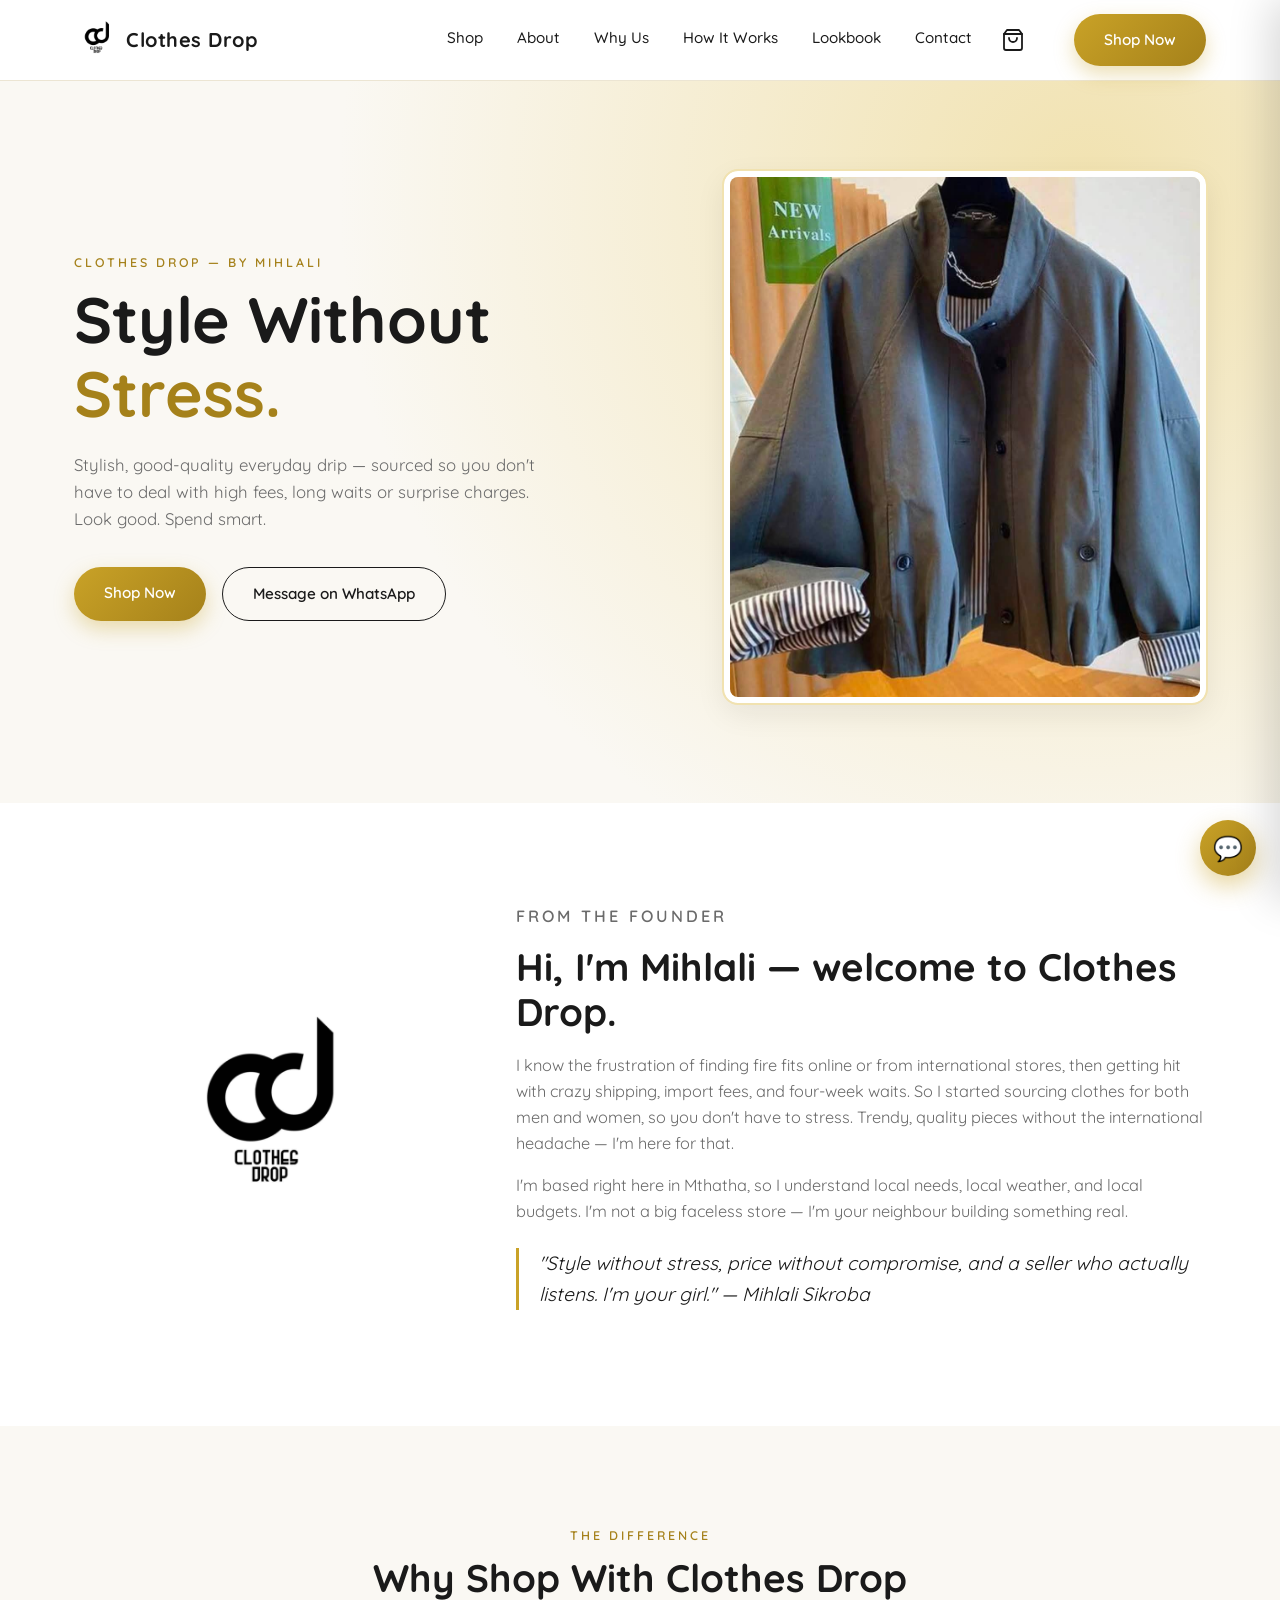
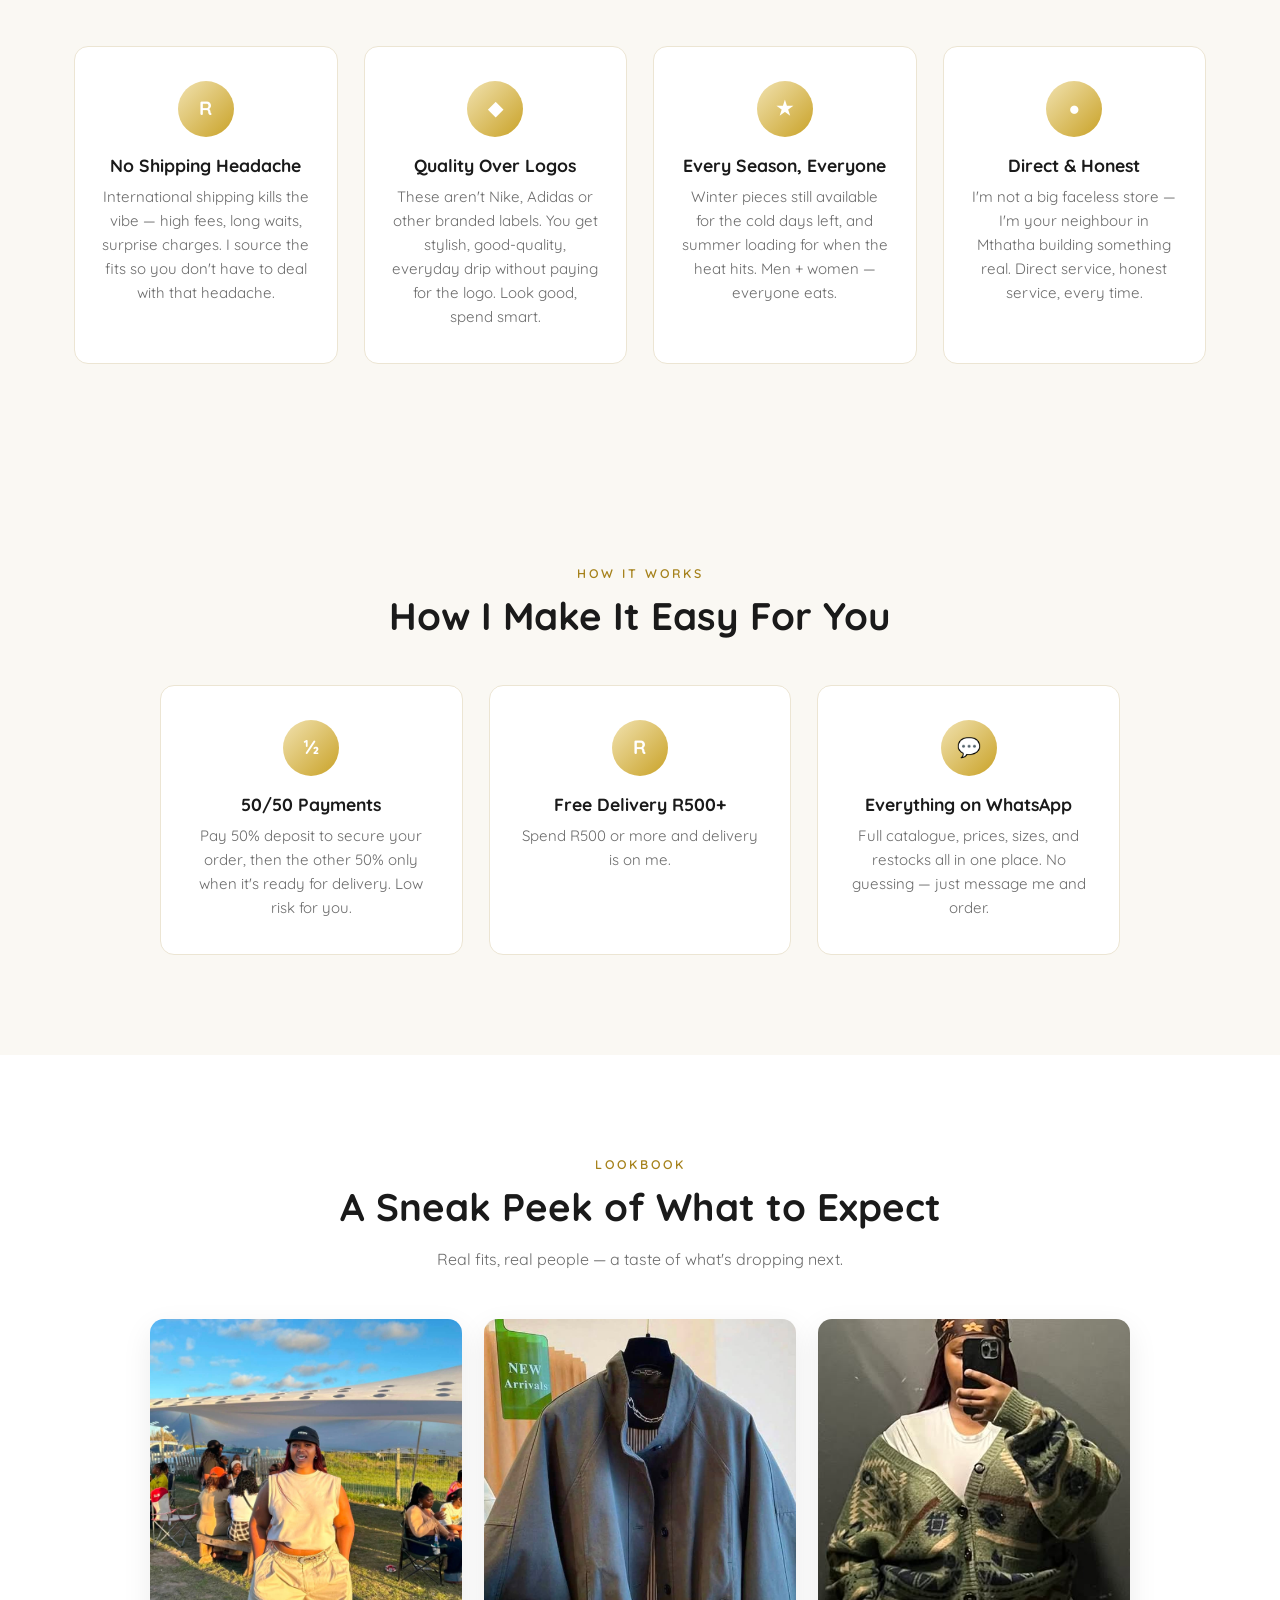
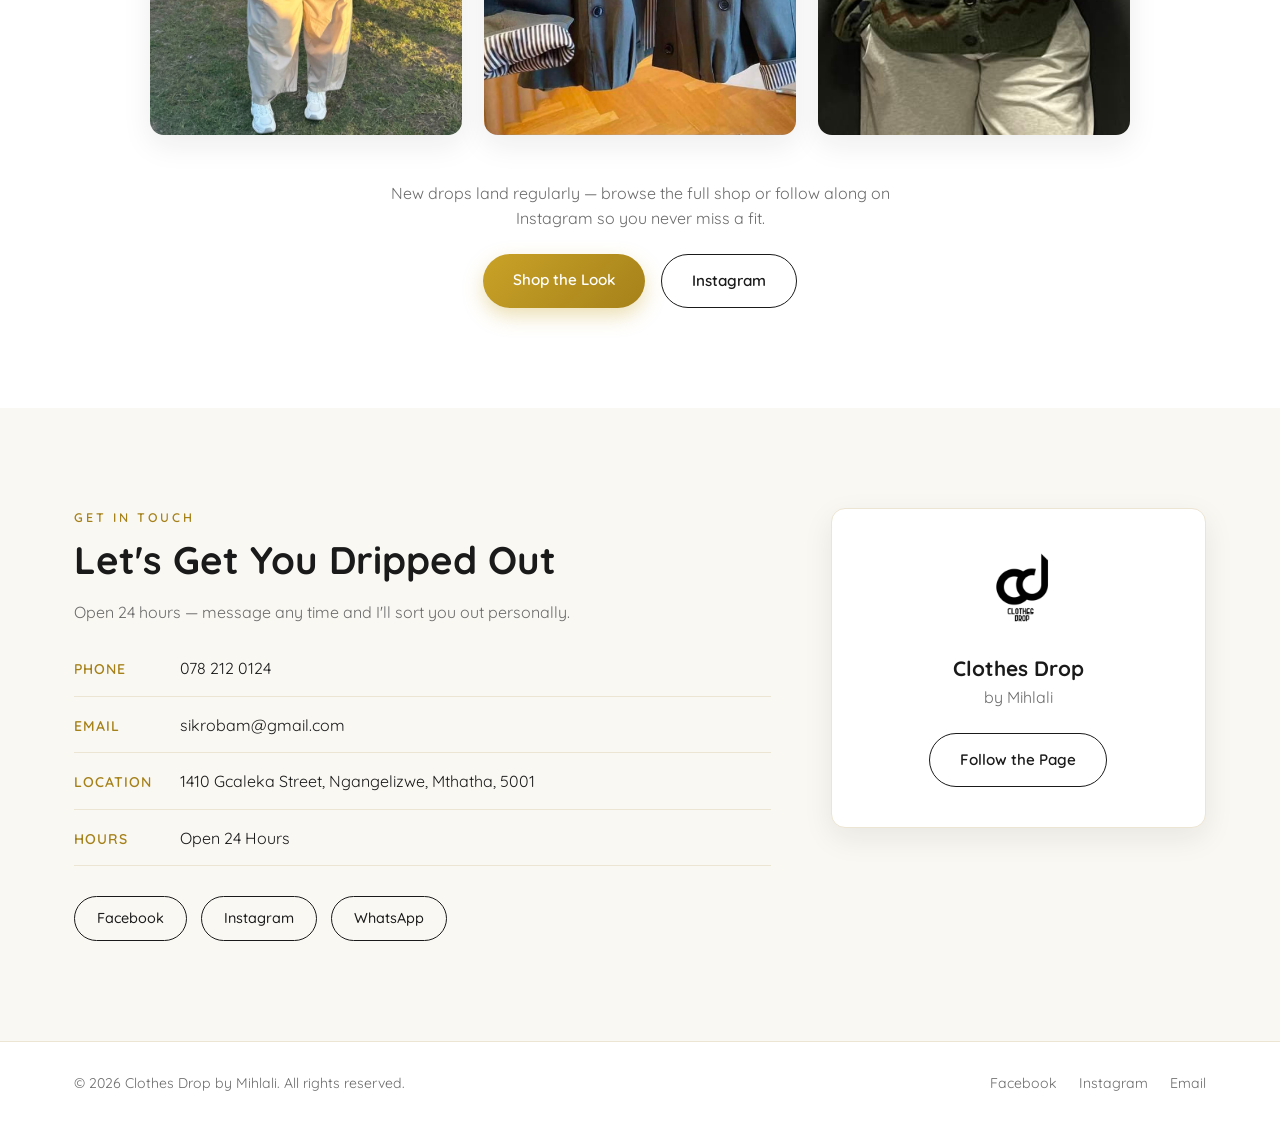
==== commit 7931dd9e: "Swap hero photo, add parallax, clean up About, switch font to Quicksand Use look2.jpg as the hero im" ====
--- a/index.html
+++ b/index.html
@@ -8,7 +8,7 @@
   <link rel="icon" href="images/logo.jpg" type="image/jpeg" />
   <link rel="preconnect" href="https://fonts.googleapis.com" />
   <link rel="preconnect" href="https://fonts.gstatic.com" crossorigin />
-  <link href="https://fonts.googleapis.com/css2?family=Playfair+Display:wght@600;700;800&family=Poppins:wght@300;400;500;600&display=swap" rel="stylesheet" />
+  <link href="https://fonts.googleapis.com/css2?family=Quicksand:wght@300;400;500;600;700&display=swap" rel="stylesheet" />
   <link rel="stylesheet" href="css/style.css" />
   <link rel="stylesheet" href="css/cart.css" />
 </head>
@@ -65,7 +65,7 @@
       </div>
       <div class="hero-media" data-reveal>
         <div class="hero-frame">
-          <img src="images/hero.jpg" alt="Clothes Drop style" />
+          <img src="images/look2.jpg" alt="Clothes Drop style" data-parallax />
         </div>
       </div>
     </div>
--- a/css/style.css
+++ b/css/style.css
@@ -9,8 +9,8 @@
   --gray: #6b6b6b;
   --border: #ece5d3;
 
-  --font-heading: 'Playfair Display', serif;
-  --font-body: 'Poppins', sans-serif;
+  --font-heading: 'Quicksand', sans-serif;
+  --font-body: 'Quicksand', sans-serif;
 
   --max-width: 1180px;
   --radius: 14px;
@@ -246,6 +246,11 @@
   height: 520px;
   object-fit: cover;
   object-position: top center;
+  will-change: transform;
+}
+
+.hero-frame img[data-parallax] {
+  transform: scale(1.15);
 }
 
 /* ===== About ===== */
@@ -259,10 +264,6 @@
 }
 
 .about-media {
-  background: var(--off-white);
-  border: 1px solid var(--border);
-  border-radius: var(--radius);
-  padding: 40px;
   display: flex;
   align-items: center;
   justify-content: center;
@@ -504,7 +505,7 @@
 /* ===== Responsive ===== */
 @media (max-width: 900px) {
   .hero-inner, .about-inner, .contact-inner { grid-template-columns: 1fr; }
-  .about-media { order: -1; padding: 26px; }
+  .about-media { order: -1; }
   .features { grid-template-columns: repeat(2, 1fr); }
   .hero-frame img { height: 380px; }
   .lookbook-grid { grid-template-columns: repeat(2, 1fr); }
